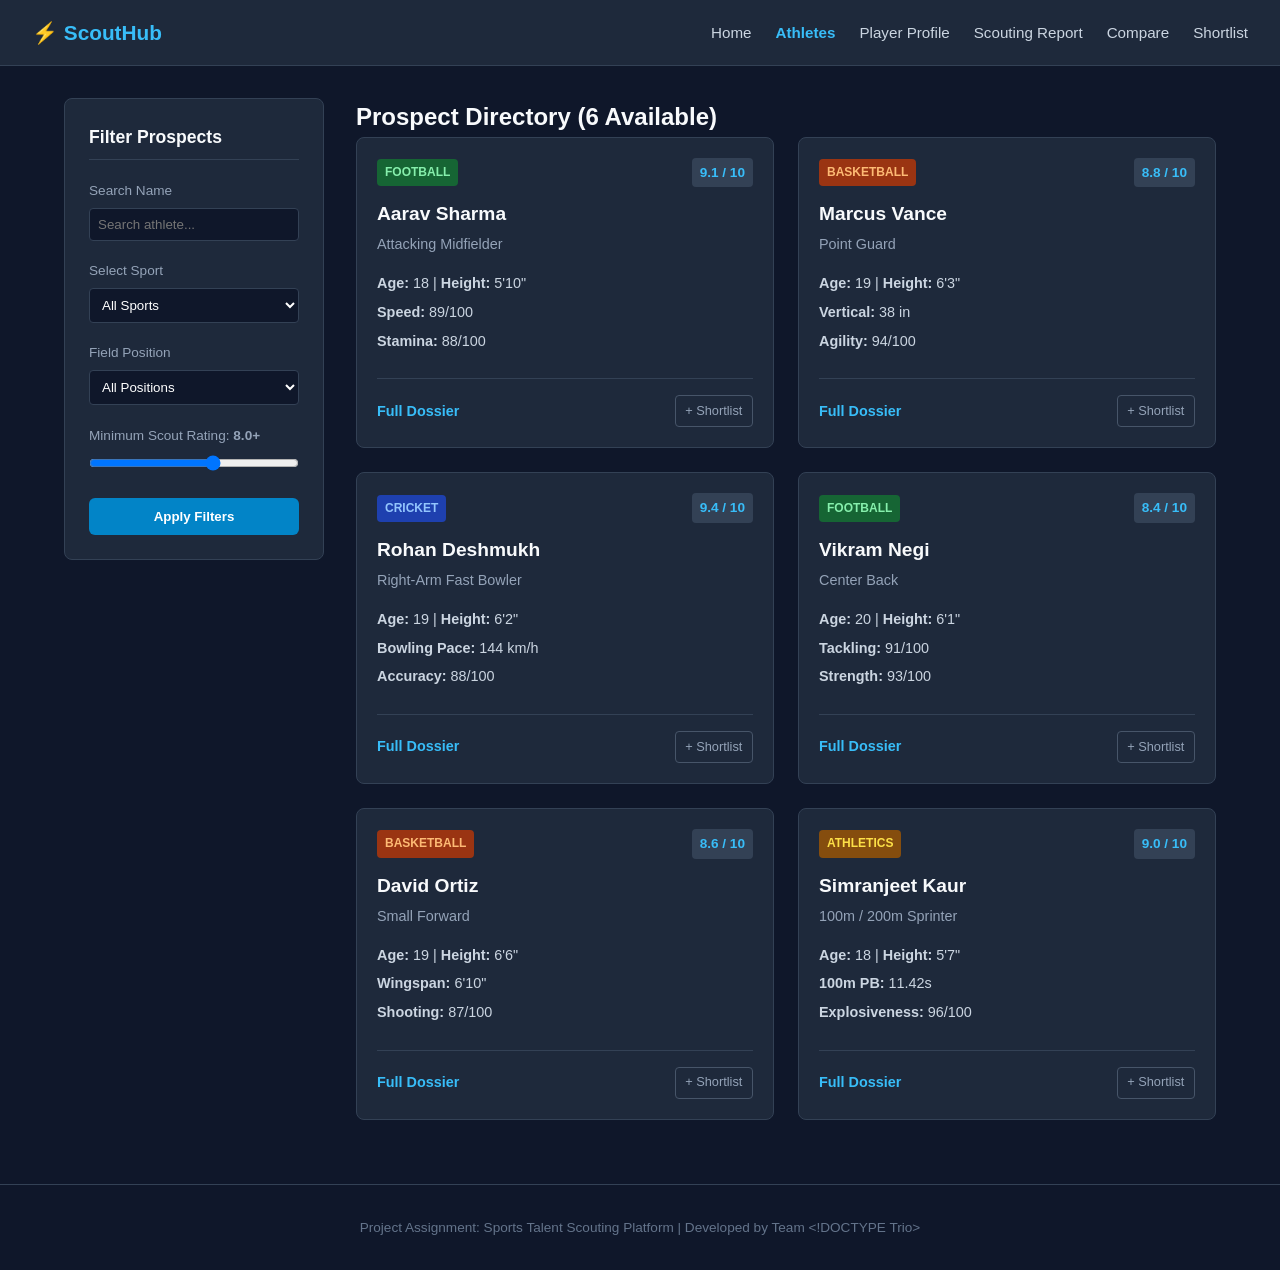
==== athletes.html @ 5f4e1b6d "Build home landing page, athlete filters, and shared CSS" ====
<!DOCTYPE html>
<html lang="en">
<head>
  <meta charset="UTF-8">
  <meta name="viewport" content="width=device-width, initial-scale=1.0">
  <title>Athlete Directory - Sports Talent Scouting Platform</title>
  <link rel="stylesheet" href="css/style.css">
</head>
<body>

  <!-- Top Navigation Header -->
  <header class="navbar">
    <div class="logo">⚡ ScoutHub</div>
    <nav>
      <ul class="nav-links">
        <li><a href="index.html">Home</a></li>
        <li><a href="athletes.html" class="active">Athletes</a></li>
        <li><a href="profile.html">Player Profile</a></li>
        <li><a href="report.html">Scouting Report</a></li>
        <li><a href="compare.html">Compare</a></li>
        <li><a href="shortlist.html">Shortlist</a></li>
      </ul>
    </nav>
  </header>

  <div class="container directory-layout">
    
    <!-- Filter Sidebar (Semantic Form Controls) -->
    <aside class="filter-panel">
      <h3>Filter Prospects</h3>
      <form>
        <div class="filter-group">
          <label for="search">Search Name</label>
          <input type="search" id="search" placeholder="Search athlete...">
        </div>

        <div class="filter-group">
          <label for="sport">Select Sport</label>
          <select id="sport">
            <option value="all">All Sports</option>
            <option value="football">Football (Soccer)</option>
            <option value="basketball">Basketball</option>
            <option value="cricket">Cricket</option>
            <option value="athletics">Track & Field</option>
          </select>
        </div>

        <div class="filter-group">
          <label for="position">Field Position</label>
          <select id="position">
            <option value="all">All Positions</option>
            <option value="midfielder">Midfielder</option>
            <option value="striker">Striker</option>
            <option value="guard">Point Guard</option>
            <option value="bowler">Fast Bowler</option>
            <option value="sprinter">Sprinter</option>
          </select>
        </div>

        <div class="filter-group">
          <label for="min-rating">Minimum Scout Rating: <strong>8.0+</strong></label>
          <input type="range" id="min-rating" min="5" max="10" step="0.5" value="8">
        </div>

        <button type="button" class="cta-btn full-width">Apply Filters</button>
      </form>
    </aside>

    <!-- Athlete Cards Directory -->
    <main class="directory-content">
      <div class="directory-header">
        <h2>Prospect Directory (6 Available)</h2>
      </div>

      <div class="card-grid">

        <!-- Prospect 1 -->
        <article class="athlete-card">
          <div class="card-header">
            <span class="sport-badge football">Football</span>
            <span class="rating-badge">9.1 / 10</span>
          </div>
          <h3>Aarav Sharma</h3>
          <p class="position">Attacking Midfielder</p>
          <ul class="card-stats">
            <li><strong>Age:</strong> 18 | <strong>Height:</strong> 5'10"</li>
            <li><strong>Speed:</strong> 89/100</li>
            <li><strong>Stamina:</strong> 88/100</li>
          </ul>
          <div class="card-actions">
            <a href="profile.html" class="card-link">Full Dossier</a>
            <a href="shortlist.html" class="bookmark-btn">+ Shortlist</a>
          </div>
        </article>

        <!-- Prospect 2 -->
        <article class="athlete-card">
          <div class="card-header">
            <span class="sport-badge basketball">Basketball</span>
            <span class="rating-badge">8.8 / 10</span>
          </div>
          <h3>Marcus Vance</h3>
          <p class="position">Point Guard</p>
          <ul class="card-stats">
            <li><strong>Age:</strong> 19 | <strong>Height:</strong> 6'3"</li>
            <li><strong>Vertical:</strong> 38 in</li>
            <li><strong>Agility:</strong> 94/100</li>
          </ul>
          <div class="card-actions">
            <a href="profile.html" class="card-link">Full Dossier</a>
            <a href="shortlist.html" class="bookmark-btn">+ Shortlist</a>
          </div>
        </article>

        <!-- Prospect 3 -->
        <article class="athlete-card">
          <div class="card-header">
            <span class="sport-badge cricket">Cricket</span>
            <span class="rating-badge">9.4 / 10</span>
          </div>
          <h3>Rohan Deshmukh</h3>
          <p class="position">Right-Arm Fast Bowler</p>
          <ul class="card-stats">
            <li><strong>Age:</strong> 19 | <strong>Height:</strong> 6'2"</li>
            <li><strong>Bowling Pace:</strong> 144 km/h</li>
            <li><strong>Accuracy:</strong> 88/100</li>
          </ul>
          <div class="card-actions">
            <a href="profile.html" class="card-link">Full Dossier</a>
            <a href="shortlist.html" class="bookmark-btn">+ Shortlist</a>
          </div>
        </article>

        <!-- Prospect 4 -->
        <article class="athlete-card">
          <div class="card-header">
            <span class="sport-badge football">Football</span>
            <span class="rating-badge">8.4 / 10</span>
          </div>
          <h3>Vikram Negi</h3>
          <p class="position">Center Back</p>
          <ul class="card-stats">
            <li><strong>Age:</strong> 20 | <strong>Height:</strong> 6'1"</li>
            <li><strong>Tackling:</strong> 91/100</li>
            <li><strong>Strength:</strong> 93/100</li>
          </ul>
          <div class="card-actions">
            <a href="profile.html" class="card-link">Full Dossier</a>
            <a href="shortlist.html" class="bookmark-btn">+ Shortlist</a>
          </div>
        </article>

        <!-- Prospect 5 -->
        <article class="athlete-card">
          <div class="card-header">
            <span class="sport-badge basketball">Basketball</span>
            <span class="rating-badge">8.6 / 10</span>
          </div>
          <h3>David Ortiz</h3>
          <p class="position">Small Forward</p>
          <ul class="card-stats">
            <li><strong>Age:</strong> 19 | <strong>Height:</strong> 6'6"</li>
            <li><strong>Wingspan:</strong> 6'10"</li>
            <li><strong>Shooting:</strong> 87/100</li>
          </ul>
          <div class="card-actions">
            <a href="profile.html" class="card-link">Full Dossier</a>
            <a href="shortlist.html" class="bookmark-btn">+ Shortlist</a>
          </div>
        </article>

        <!-- Prospect 6 -->
        <article class="athlete-card">
          <div class="card-header">
            <span class="sport-badge athletics">Athletics</span>
            <span class="rating-badge">9.0 / 10</span>
          </div>
          <h3>Simranjeet Kaur</h3>
          <p class="position">100m / 200m Sprinter</p>
          <ul class="card-stats">
            <li><strong>Age:</strong> 18 | <strong>Height:</strong> 5'7"</li>
            <li><strong>100m PB:</strong> 11.42s</li>
            <li><strong>Explosiveness:</strong> 96/100</li>
          </ul>
          <div class="card-actions">
            <a href="profile.html" class="card-link">Full Dossier</a>
            <a href="shortlist.html" class="bookmark-btn">+ Shortlist</a>
          </div>
        </article>

      </div>
    </main>
  </div>

  <footer>
    <p>Project Assignment: Sports Talent Scouting Platform | Developed by Team &lt;!DOCTYPE Trio&gt;</p>
  </footer>

</body>
</html>
---- css/style.css ----
* {
  margin: 0;
  padding: 0;
  box-sizing: border-box;
  font-family: -apple-system, BlinkMacSystemFont, "Segoe UI", Roboto, sans-serif;
}

body {
  background-color: #0f172a;
  color: #f8fafc;
  line-height: 1.6;
}

.navbar {
  display: flex;
  justify-content: space-between;
  align-items: center;
  padding: 1rem 2rem;
  background-color: #1e293b;
  border-bottom: 1px solid #334155;
}

.logo {
  font-size: 1.3rem;
  font-weight: 700;
  color: #38bdf8;
}

.nav-links {
  display: flex;
  list-style: none;
  gap: 1.5rem;
}

.nav-links a {
  color: #cbd5e1;
  text-decoration: none;
  font-size: 0.95rem;
  transition: color 0.2s ease;
}

.nav-links a:hover,
.nav-links a.active {
  color: #38bdf8;
  font-weight: 600;
}

.hero {
  text-align: center;
  padding: 4rem 1.5rem;
  background: linear-gradient(180deg, #1e293b 0%, #0f172a 100%);
  border-bottom: 1px solid #334155;
}

.hero h1 {
  font-size: 2.3rem;
  margin-bottom: 0.8rem;
  color: #ffffff;
}

.hero p {
  color: #94a3b8;
  max-width: 650px;
  margin: 0 auto 1.5rem auto;
}

.cta-btn {
  display: inline-block;
  background-color: #0284c7;
  color: #ffffff;
  padding: 0.7rem 1.5rem;
  border-radius: 6px;
  text-decoration: none;
  font-weight: 600;
  border: none;
  cursor: pointer;
}

.cta-btn:hover {
  background-color: #0369a1;
}

.container {
  max-width: 1200px;
  margin: 2rem auto;
  padding: 0 1.5rem;
}

.subtitle {
  color: #94a3b8;
  margin-bottom: 1.5rem;
}

.features-grid {
  display: grid;
  grid-template-columns: repeat(auto-fit, minmax(280px, 1fr));
  gap: 1.5rem;
  margin-bottom: 3rem;
}

.feature-box {
  background-color: #1e293b;
  padding: 1.5rem;
  border-radius: 8px;
  border: 1px solid #334155;
}

.feature-box h3 {
  margin-bottom: 0.5rem;
  color: #38bdf8;
}

.feature-box p {
  color: #94a3b8;
  font-size: 0.95rem;
}

.featured-section h2 {
  margin-bottom: 1.5rem;
}

.card-grid {
  display: grid;
  grid-template-columns: repeat(auto-fit, minmax(280px, 1fr));
  gap: 1.5rem;
}

.athlete-card {
  background-color: #1e293b;
  border: 1px solid #334155;
  border-radius: 8px;
  padding: 1.25rem;
  display: flex;
  flex-direction: column;
}

.card-header {
  display: flex;
  justify-content: space-between;
  align-items: center;
  margin-bottom: 0.75rem;
}

.sport-badge {
  font-size: 0.75rem;
  font-weight: 700;
  text-transform: uppercase;
  padding: 0.25rem 0.5rem;
  border-radius: 4px;
}

.sport-badge.football { background-color: #166534; color: #86efac; }
.sport-badge.basketball { background-color: #9a3412; color: #fdba74; }
.sport-badge.cricket { background-color: #1e40af; color: #93c5fd; }
.sport-badge.athletics { background-color: #854d0e; color: #fde047; }

.rating-badge {
  background-color: #334155;
  color: #38bdf8;
  font-weight: 700;
  font-size: 0.85rem;
  padding: 0.25rem 0.5rem;
  border-radius: 4px;
}

.athlete-card h3 {
  font-size: 1.2rem;
  margin-bottom: 0.2rem;
}

.position {
  color: #94a3b8;
  font-size: 0.9rem;
  margin-bottom: 1rem;
}

.card-stats {
  list-style: none;
  font-size: 0.9rem;
  margin-bottom: 1.25rem;
  color: #cbd5e1;
}

.card-stats li {
  margin-bottom: 0.35rem;
}

.card-actions {
  display: flex;
  justify-content: space-between;
  align-items: center;
  margin-top: auto;
  padding-top: 1rem;
  border-top: 1px solid #334155;
}

.card-link {
  color: #38bdf8;
  text-decoration: none;
  font-weight: 600;
  font-size: 0.9rem;
}

.bookmark-btn {
  background: none;
  border: 1px solid #475569;
  color: #94a3b8;
  padding: 0.3rem 0.6rem;
  border-radius: 4px;
  text-decoration: none;
  font-size: 0.8rem;
}

.bookmark-btn:hover {
  background-color: #334155;
  color: #ffffff;
}

.directory-layout {
  display: grid;
  grid-template-columns: 260px 1fr;
  gap: 2rem;
}

.filter-panel {
  background-color: #1e293b;
  padding: 1.5rem;
  border-radius: 8px;
  border: 1px solid #334155;
  height: fit-content;
}

.filter-panel h3 {
  margin-bottom: 1.2rem;
  font-size: 1.1rem;
  border-bottom: 1px solid #334155;
  padding-bottom: 0.5rem;
}

.filter-group {
  margin-bottom: 1.2rem;
}

.filter-group label {
  display: block;
  font-size: 0.85rem;
  color: #94a3b8;
  margin-bottom: 0.4rem;
}

.filter-group input[type="search"],
.filter-group select {
  width: 100%;
  padding: 0.5rem;
  background-color: #0f172a;
  border: 1px solid #334155;
  border-radius: 4px;
  color: #ffffff;
}

.filter-group input[type="range"] {
  width: 100%;
}

.full-width {
  width: 100%;
  text-align: center;
}

footer {
  text-align: center;
  padding: 2rem;
  border-top: 1px solid #334155;
  color: #64748b;
  font-size: 0.85rem;
  margin-top: 4rem;
}

@media (max-width: 768px) {
  .directory-layout {
    grid-template-columns: 1fr;
  }
}
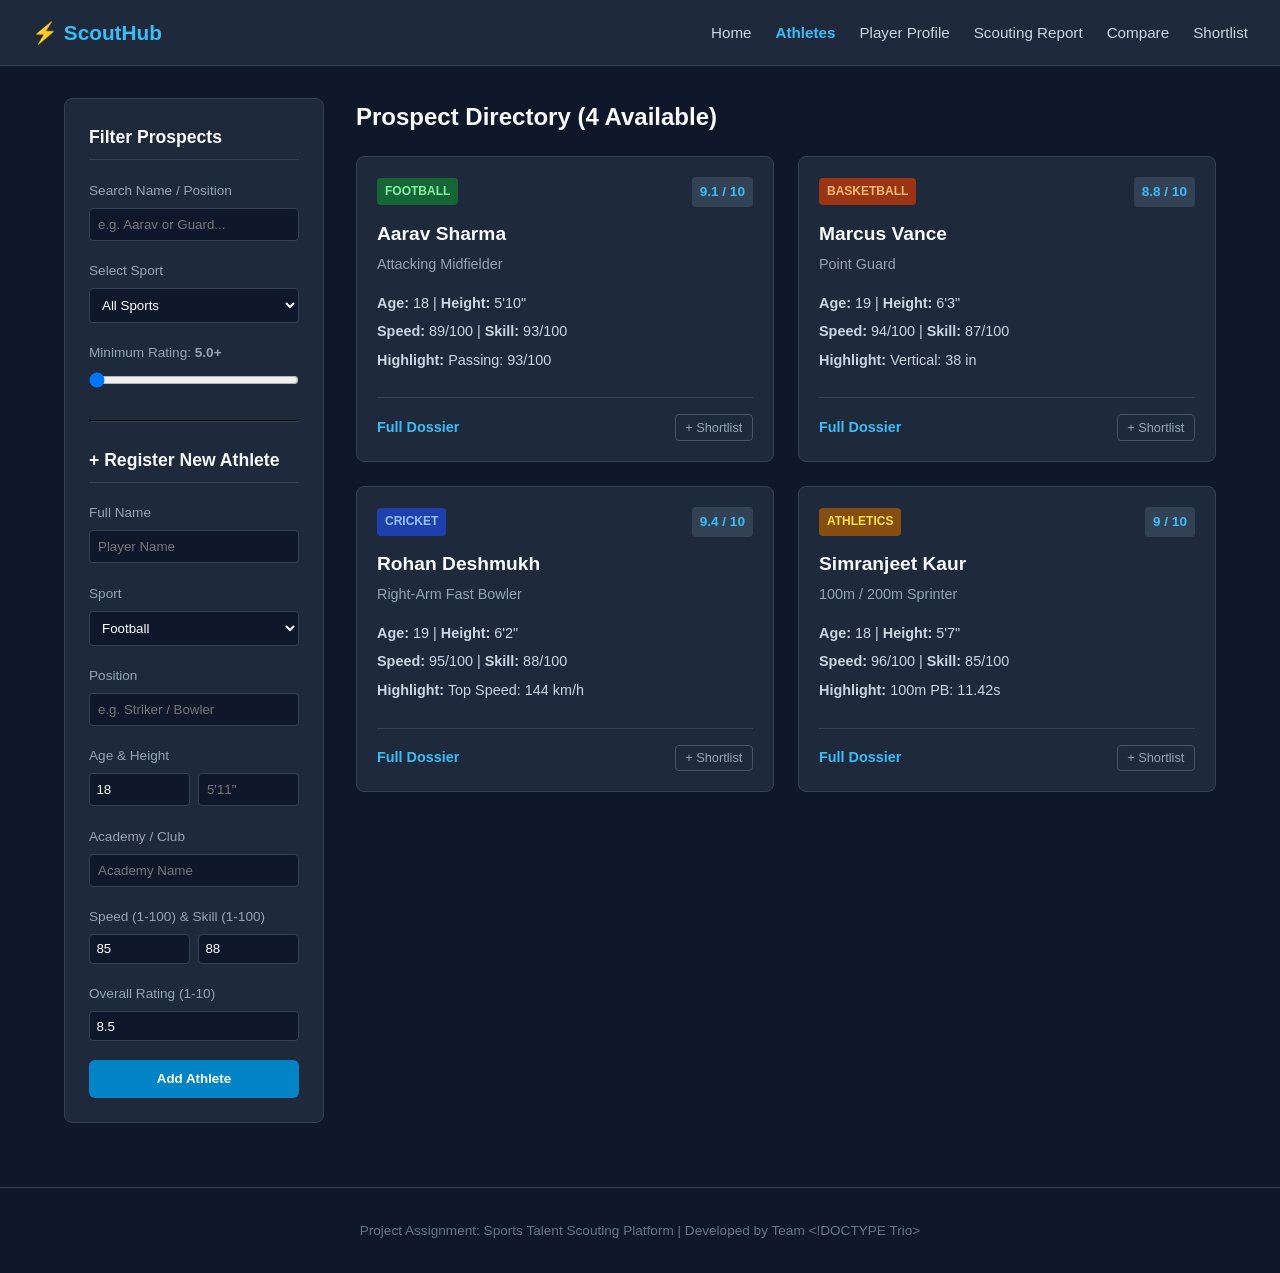
==== commit 524a108e: "Add localStorage backend, athlete registration, and upgraded home UI" ====
--- a/athletes.html
+++ b/athletes.html
@@ -8,7 +8,6 @@
 </head>
 <body>
 
-  <!-- Top Navigation Header -->
   <header class="navbar">
     <div class="logo">⚡ ScoutHub</div>
     <nav>
@@ -25,170 +24,84 @@
 
   <div class="container directory-layout">
     
-    <!-- Filter Sidebar (Semantic Form Controls) -->
+    <!-- Filter + Add Athlete Sidebar -->
     <aside class="filter-panel">
       <h3>Filter Prospects</h3>
-      <form>
+      <div class="filter-group">
+        <label for="search">Search Name / Position</label>
+        <input type="search" id="search" placeholder="e.g. Aarav or Guard...">
+      </div>
+
+      <div class="filter-group">
+        <label for="sport">Select Sport</label>
+        <select id="sport">
+          <option value="all">All Sports</option>
+          <option value="football">Football</option>
+          <option value="basketball">Basketball</option>
+          <option value="cricket">Cricket</option>
+          <option value="athletics">Athletics</option>
+        </select>
+      </div>
+
+      <div class="filter-group">
+        <label for="min-rating">Minimum Rating: <strong id="rating-label">5.0+</strong></label>
+        <input type="range" id="min-rating" min="5" max="10" step="0.5" value="5">
+      </div>
+
+      <hr style="border-color: #334155; margin: 1.5rem 0;">
+
+      <!-- Register New Athlete Form -->
+      <h3>+ Register New Athlete</h3>
+      <form id="add-athlete-form">
         <div class="filter-group">
-          <label for="search">Search Name</label>
-          <input type="search" id="search" placeholder="Search athlete...">
+          <label for="new-name">Full Name</label>
+          <input type="search" id="new-name" placeholder="Player Name" required>
         </div>
-
         <div class="filter-group">
-          <label for="sport">Select Sport</label>
-          <select id="sport">
-            <option value="all">All Sports</option>
-            <option value="football">Football (Soccer)</option>
-            <option value="basketball">Basketball</option>
-            <option value="cricket">Cricket</option>
-            <option value="athletics">Track & Field</option>
+          <label for="new-sport">Sport</label>
+          <select id="new-sport">
+            <option value="Football">Football</option>
+            <option value="Basketball">Basketball</option>
+            <option value="Cricket">Cricket</option>
+            <option value="Athletics">Athletics</option>
           </select>
         </div>
-
         <div class="filter-group">
-          <label for="position">Field Position</label>
-          <select id="position">
-            <option value="all">All Positions</option>
-            <option value="midfielder">Midfielder</option>
-            <option value="striker">Striker</option>
-            <option value="guard">Point Guard</option>
-            <option value="bowler">Fast Bowler</option>
-            <option value="sprinter">Sprinter</option>
-          </select>
+          <label for="new-pos">Position</label>
+          <input type="search" id="new-pos" placeholder="e.g. Striker / Bowler" required>
         </div>
-
         <div class="filter-group">
-          <label for="min-rating">Minimum Scout Rating: <strong>8.0+</strong></label>
-          <input type="range" id="min-rating" min="5" max="10" step="0.5" value="8">
+          <label for="new-age">Age & Height</label>
+          <div style="display:flex; gap:0.5rem;">
+            <input type="number" id="new-age" value="18" min="14" max="30" required style="width:50%; padding:0.4rem; background:#0f172a; border:1px solid #334155; color:#fff; border-radius:4px;">
+            <input type="search" id="new-height" placeholder="5'11&quot;" style="width:50%;">
+          </div>
         </div>
-
-        <button type="button" class="cta-btn full-width">Apply Filters</button>
+        <div class="filter-group">
+          <label for="new-club">Academy / Club</label>
+          <input type="search" id="new-club" placeholder="Academy Name">
+        </div>
+        <div class="filter-group">
+          <label for="new-speed">Speed (1-100) & Skill (1-100)</label>
+          <div style="display:flex; gap:0.5rem;">
+            <input type="number" id="new-speed" value="85" min="40" max="100" required style="width:50%; padding:0.4rem; background:#0f172a; border:1px solid #334155; color:#fff; border-radius:4px;">
+            <input type="number" id="new-skill" value="88" min="40" max="100" required style="width:50%; padding:0.4rem; background:#0f172a; border:1px solid #334155; color:#fff; border-radius:4px;">
+          </div>
+        </div>
+        <div class="filter-group">
+          <label for="new-rating">Overall Rating (1-10)</label>
+          <input type="number" id="new-rating" value="8.5" step="0.1" min="1" max="10" required style="width:100%; padding:0.4rem; background:#0f172a; border:1px solid #334155; color:#fff; border-radius:4px;">
+        </div>
+        <button type="submit" class="cta-btn full-width">Add Athlete</button>
       </form>
     </aside>
 
     <!-- Athlete Cards Directory -->
     <main class="directory-content">
-      <div class="directory-header">
-        <h2>Prospect Directory (6 Available)</h2>
+      <div class="directory-header" style="margin-bottom: 1.2rem;">
+        <h2 id="directory-count">Prospect Directory</h2>
       </div>
-
-      <div class="card-grid">
-
-        <!-- Prospect 1 -->
-        <article class="athlete-card">
-          <div class="card-header">
-            <span class="sport-badge football">Football</span>
-            <span class="rating-badge">9.1 / 10</span>
-          </div>
-          <h3>Aarav Sharma</h3>
-          <p class="position">Attacking Midfielder</p>
-          <ul class="card-stats">
-            <li><strong>Age:</strong> 18 | <strong>Height:</strong> 5'10"</li>
-            <li><strong>Speed:</strong> 89/100</li>
-            <li><strong>Stamina:</strong> 88/100</li>
-          </ul>
-          <div class="card-actions">
-            <a href="profile.html" class="card-link">Full Dossier</a>
-            <a href="shortlist.html" class="bookmark-btn">+ Shortlist</a>
-          </div>
-        </article>
-
-        <!-- Prospect 2 -->
-        <article class="athlete-card">
-          <div class="card-header">
-            <span class="sport-badge basketball">Basketball</span>
-            <span class="rating-badge">8.8 / 10</span>
-          </div>
-          <h3>Marcus Vance</h3>
-          <p class="position">Point Guard</p>
-          <ul class="card-stats">
-            <li><strong>Age:</strong> 19 | <strong>Height:</strong> 6'3"</li>
-            <li><strong>Vertical:</strong> 38 in</li>
-            <li><strong>Agility:</strong> 94/100</li>
-          </ul>
-          <div class="card-actions">
-            <a href="profile.html" class="card-link">Full Dossier</a>
-            <a href="shortlist.html" class="bookmark-btn">+ Shortlist</a>
-          </div>
-        </article>
-
-        <!-- Prospect 3 -->
-        <article class="athlete-card">
-          <div class="card-header">
-            <span class="sport-badge cricket">Cricket</span>
-            <span class="rating-badge">9.4 / 10</span>
-          </div>
-          <h3>Rohan Deshmukh</h3>
-          <p class="position">Right-Arm Fast Bowler</p>
-          <ul class="card-stats">
-            <li><strong>Age:</strong> 19 | <strong>Height:</strong> 6'2"</li>
-            <li><strong>Bowling Pace:</strong> 144 km/h</li>
-            <li><strong>Accuracy:</strong> 88/100</li>
-          </ul>
-          <div class="card-actions">
-            <a href="profile.html" class="card-link">Full Dossier</a>
-            <a href="shortlist.html" class="bookmark-btn">+ Shortlist</a>
-          </div>
-        </article>
-
-        <!-- Prospect 4 -->
-        <article class="athlete-card">
-          <div class="card-header">
-            <span class="sport-badge football">Football</span>
-            <span class="rating-badge">8.4 / 10</span>
-          </div>
-          <h3>Vikram Negi</h3>
-          <p class="position">Center Back</p>
-          <ul class="card-stats">
-            <li><strong>Age:</strong> 20 | <strong>Height:</strong> 6'1"</li>
-            <li><strong>Tackling:</strong> 91/100</li>
-            <li><strong>Strength:</strong> 93/100</li>
-          </ul>
-          <div class="card-actions">
-            <a href="profile.html" class="card-link">Full Dossier</a>
-            <a href="shortlist.html" class="bookmark-btn">+ Shortlist</a>
-          </div>
-        </article>
-
-        <!-- Prospect 5 -->
-        <article class="athlete-card">
-          <div class="card-header">
-            <span class="sport-badge basketball">Basketball</span>
-            <span class="rating-badge">8.6 / 10</span>
-          </div>
-          <h3>David Ortiz</h3>
-          <p class="position">Small Forward</p>
-          <ul class="card-stats">
-            <li><strong>Age:</strong> 19 | <strong>Height:</strong> 6'6"</li>
-            <li><strong>Wingspan:</strong> 6'10"</li>
-            <li><strong>Shooting:</strong> 87/100</li>
-          </ul>
-          <div class="card-actions">
-            <a href="profile.html" class="card-link">Full Dossier</a>
-            <a href="shortlist.html" class="bookmark-btn">+ Shortlist</a>
-          </div>
-        </article>
-
-        <!-- Prospect 6 -->
-        <article class="athlete-card">
-          <div class="card-header">
-            <span class="sport-badge athletics">Athletics</span>
-            <span class="rating-badge">9.0 / 10</span>
-          </div>
-          <h3>Simranjeet Kaur</h3>
-          <p class="position">100m / 200m Sprinter</p>
-          <ul class="card-stats">
-            <li><strong>Age:</strong> 18 | <strong>Height:</strong> 5'7"</li>
-            <li><strong>100m PB:</strong> 11.42s</li>
-            <li><strong>Explosiveness:</strong> 96/100</li>
-          </ul>
-          <div class="card-actions">
-            <a href="profile.html" class="card-link">Full Dossier</a>
-            <a href="shortlist.html" class="bookmark-btn">+ Shortlist</a>
-          </div>
-        </article>
-
-      </div>
+      <div class="card-grid" id="directory-grid"></div>
     </main>
   </div>
 
@@ -196,5 +109,6 @@
     <p>Project Assignment: Sports Talent Scouting Platform | Developed by Team &lt;!DOCTYPE Trio&gt;</p>
   </footer>
 
+  <script src="js/app.js"></script>
 </body>
 </html>
--- a/css/style.css
+++ b/css/style.css
@@ -280,4 +280,78 @@
   .directory-layout {
     grid-template-columns: 1fr;
   }
+}
+/* Clickable Overview Cards & Hero Enhancements */
+.link-card {
+  text-decoration: none;
+  display: block;
+  transition: transform 0.2s ease, border-color 0.2s ease;
+}
+
+.link-card:hover {
+  transform: translateY(-4px);
+  border-color: #38bdf8;
+}
+
+.hero-tag {
+  display: inline-block;
+  background-color: rgba(56, 189, 248, 0.15);
+  color: #38bdf8;
+  font-size: 0.75rem;
+  font-weight: 700;
+  letter-spacing: 1px;
+  padding: 0.3rem 0.8rem;
+  border-radius: 20px;
+  margin-bottom: 1rem;
+  border: 1px solid rgba(56, 189, 248, 0.3);
+}
+
+.hero-actions {
+  display: flex;
+  justify-content: center;
+  gap: 1rem;
+  flex-wrap: wrap;
+}
+
+.secondary-btn {
+  display: inline-block;
+  background-color: transparent;
+  color: #f8fafc;
+  padding: 0.7rem 1.5rem;
+  border-radius: 6px;
+  text-decoration: none;
+  font-weight: 600;
+  border: 1px solid #475569;
+}
+
+.secondary-btn:hover {
+  border-color: #38bdf8;
+  color: #38bdf8;
+}
+
+.stats-strip {
+  display: grid;
+  grid-template-columns: repeat(auto-fit, minmax(150px, 1fr));
+  gap: 1rem;
+  max-width: 850px;
+  margin: 2.5rem auto 0 auto;
+}
+
+.stat-pill {
+  background-color: rgba(15, 23, 42, 0.7);
+  border: 1px solid #334155;
+  padding: 1rem;
+  border-radius: 8px;
+}
+
+.stat-num {
+  display: block;
+  font-size: 1.6rem;
+  font-weight: 700;
+  color: #38bdf8;
+}
+
+.stat-lbl {
+  font-size: 0.8rem;
+  color: #94a3b8;
 }
